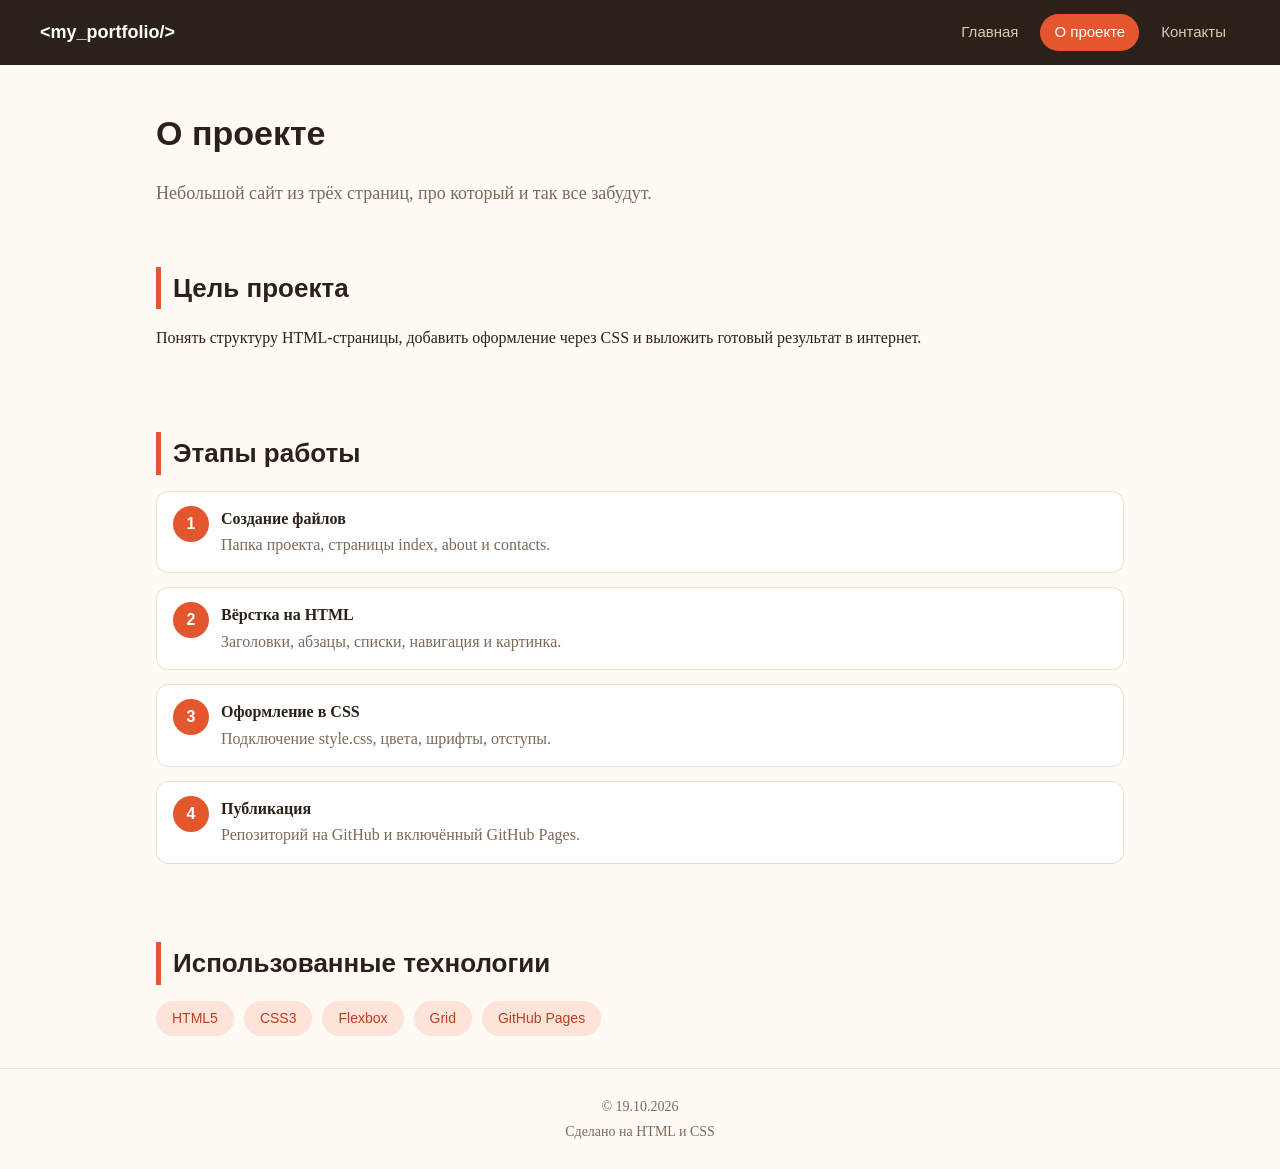
==== about.html @ d4135d11 "Add files via upload" ====
<!doctype html>
<html lang="ru">
<head>
  <meta charset="UTF-8">
  <meta name="viewport" content="width=device-width, initial-scale=1.0">
  <title>Студенческое портфолио — О проекте</title>
  <link rel="stylesheet" href="style.css">
</head>
<body>
  <header class="site-header">
    <a class="logo" href="index.html">&lt;my_portfolio/&gt;</a>
    <nav class="menu">
      <a href="index.html">Главная</a>
      <a href="about.html" class="active">О проекте</a>
      <a href="contacts.html">Контакты</a>
    </nav>
  </header>

  <main>
    <section class="page-title">
      <h1>О проекте</h1>
      <p class="lead">Небольшой сайт из трёх страниц, про который и так все забудут.</p>
    </section>

    <section class="section">
      <h2>Цель проекта</h2>
      <p>Понять структуру HTML-страницы, добавить оформление через CSS и выложить готовый результат в интернет.</p>
    </section>

    <section class="section">
      <h2>Этапы работы</h2>
      <ol class="steps">
        <li>
          <strong>Создание файлов</strong>
          <span>Папка проекта, страницы index, about и contacts.</span>
        </li>
        <li>
          <strong>Вёрстка на HTML</strong>
          <span>Заголовки, абзацы, списки, навигация и картинка.</span>
        </li>
        <li>
          <strong>Оформление в CSS</strong>
          <span>Подключение style.css, цвета, шрифты, отступы.</span>
        </li>
        <li>
          <strong>Публикация</strong>
          <span>Репозиторий на GitHub и включённый GitHub Pages.</span>
        </li>
      </ol>
    </section>

    <section class="section">
      <h2>Использованные технологии</h2>
      <ul class="tags">
        <li>HTML5</li>
        <li>CSS3</li>
        <li>Flexbox</li>
        <li>Grid</li>
        <li>GitHub Pages</li>
      </ul>
    </section>
  </main>

  <footer class="site-footer">
    <p>© 19.10.2026</p>
    <p>Сделано на HTML и CSS</p>
  </footer>
</body>
</html>
---- style.css ----
:root {
  --bg: #fffaf3;
  --text: #2b2118;
  --muted: #7a6a5b;
  --accent: #e4572e;
  --accent-dark: #b9411f;
  --card: #ffffff;
  --dark: #2b2118;
  --line: #eadfce;
}

* { box-sizing: border-box; }

body {
  margin: 0;
  font-family: Georgia, "Times New Roman", serif;
  background: var(--bg);
  color: var(--text);
  line-height: 1.65;
}

h1, h2, h3, .logo, .menu, .btn, .label, .tile-num {
  font-family: Arial, Helvetica, sans-serif;
}

a { color: var(--accent); }

/* Шапка */
.site-header {
  position: sticky;
  top: 0;
  z-index: 10;
  display: flex;
  flex-direction: column;
  align-items: center;
  gap: 8px;
  padding: 14px 20px;
  background: var(--dark);
}

.logo {
  color: #ffffff;
  font-weight: bold;
  font-size: 18px;
  text-decoration: none;
}

.menu {
  display: flex;
  gap: 8px;
  flex-wrap: wrap;
  justify-content: center;
}

.menu a {
  color: #d9cbb8;
  text-decoration: none;
  padding: 6px 14px;
  border-radius: 20px;
  font-size: 15px;
}

.menu a:hover { background: #43342a; }

.menu a.active {
  background: var(--accent);
  color: #ffffff;
}

/* Общие блоки */
main {
  max-width: 1000px;
  margin: 0 auto;
  padding: 0 16px;
}

.section { padding: 32px 0; }

.section h2 {
  margin: 0 0 16px;
  font-size: 26px;
  border-left: 5px solid var(--accent);
  padding-left: 12px;
}

.page-title { padding: 40px 0 8px; }
.page-title h1 { margin: 0 0 8px; font-size: 34px; }

.lead { font-size: 18px; color: var(--muted); }

/* Главный экран */
.hero {
  display: flex;
  flex-direction: column-reverse;
  gap: 24px;
  align-items: center;
  padding: 40px 0 16px;
}

.hero h1 { margin: 8px 0 12px; font-size: 32px; line-height: 1.2; }

.label {
  display: inline-block;
  margin: 0;
  padding: 4px 12px;
  background: #fde3d9;
  color: var(--accent-dark);
  border-radius: 20px;
  font-size: 13px;
}

.hero-photo {
  width: 220px;
  height: 220px;
  object-fit: cover;
  border-radius: 50%;
  border: 6px solid var(--card);
  box-shadow: 0 6px 20px rgba(43, 33, 24, 0.2);
}

/* Кнопки */
.buttons { display: flex; gap: 12px; flex-wrap: wrap; }

.btn {
  display: inline-block;
  padding: 10px 22px;
  border-radius: 8px;
  text-decoration: none;
  font-weight: bold;
}

.btn-main { background: var(--accent); color: #ffffff; }
.btn-main:hover { background: var(--accent-dark); }

.btn-ghost {
  border: 2px solid var(--accent);
  color: var(--accent);
}
.btn-ghost:hover { background: #fde3d9; }

/* Карточки */
.grid {
  display: grid;
  grid-template-columns: 1fr;
  gap: 16px;
}

.tile {
  background: var(--card);
  border: 1px solid var(--line);
  border-radius: 12px;
  padding: 20px;
}

.tile h3 { margin: 0 0 8px; }
.tile p { margin: 0; color: var(--muted); }

.tile-num {
  display: block;
  margin-bottom: 8px;
  color: var(--accent);
  font-weight: bold;
  font-size: 14px;
}

/* Этапы */
.steps {
  list-style: none;
  margin: 0;
  padding: 0;
  counter-reset: step;
}

.steps li {
  position: relative;
  counter-increment: step;
  margin-bottom: 14px;
  padding: 14px 16px 14px 64px;
  background: var(--card);
  border: 1px solid var(--line);
  border-radius: 12px;
}

.steps li::before {
  content: counter(step);
  position: absolute;
  left: 16px;
  top: 14px;
  width: 36px;
  height: 36px;
  line-height: 36px;
  text-align: center;
  border-radius: 50%;
  background: var(--accent);
  color: #ffffff;
  font-family: Arial, Helvetica, sans-serif;
  font-weight: bold;
}

.steps strong { display: block; }
.steps span { color: var(--muted); }

/* Теги */
.tags {
  list-style: none;
  margin: 0;
  padding: 0;
  display: flex;
  flex-wrap: wrap;
  gap: 10px;
}

.tags li {
  padding: 6px 16px;
  background: #fde3d9;
  color: var(--accent-dark);
  border-radius: 20px;
  font-family: Arial, Helvetica, sans-serif;
  font-size: 14px;
}

/* Блок-призыв */
.note {
  margin: 16px 0 32px;
  padding: 28px;
  background: var(--dark);
  color: #ffffff;
  border-radius: 16px;
}
.note h2 { border-color: var(--accent); }
.note p { color: #d9cbb8; }

/* Подвал */
.site-footer {
  text-align: center;
  padding: 24px 16px;
  border-top: 1px solid var(--line);
  color: var(--muted);
  font-size: 14px;
}
.site-footer p { margin: 2px 0; }

/* Адаптивность */
@media (min-width: 768px) {
  .site-header {
    flex-direction: row;
    justify-content: space-between;
    padding: 14px 40px;
  }

  .hero {
    flex-direction: row;
    justify-content: space-between;
    padding: 64px 0 24px;
  }

  .hero-text { max-width: 560px; }
  .hero h1 { font-size: 42px; }

  .hero-photo { width: 280px; height: 280px; }

  .grid { grid-template-columns: repeat(3, 1fr); }
}
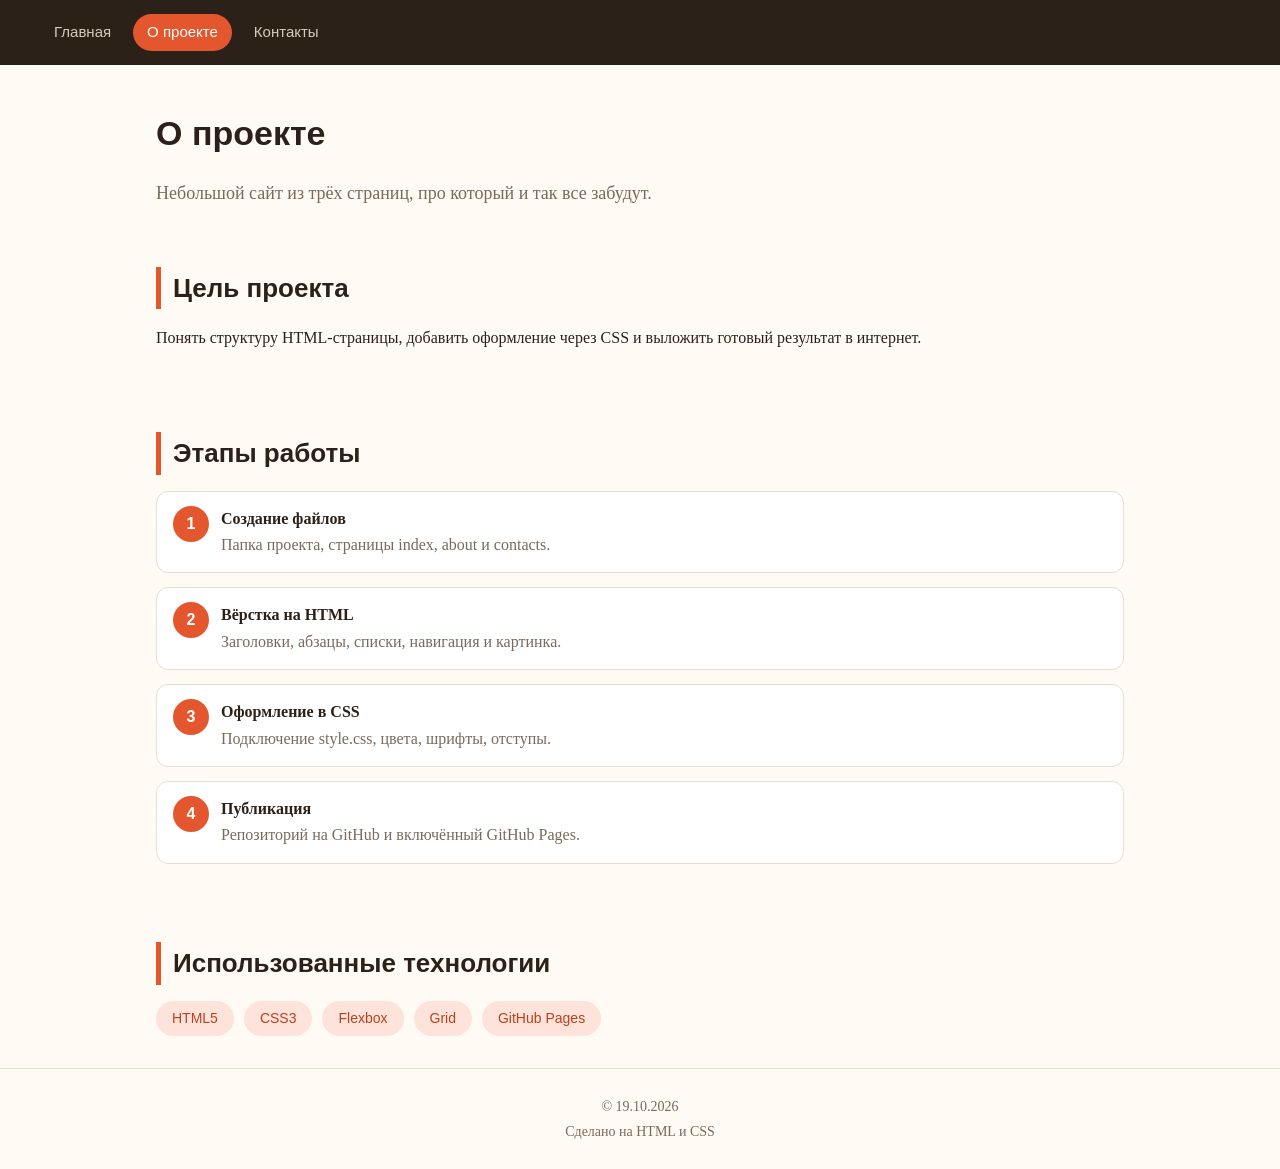
==== commit 75875389: "about.html" ====
--- a/about.html
+++ b/about.html
@@ -8,7 +8,6 @@
 </head>
 <body>
   <header class="site-header">
-    <a class="logo" href="index.html">&lt;my_portfolio/&gt;</a>
     <nav class="menu">
       <a href="index.html">Главная</a>
       <a href="about.html" class="active">О проекте</a>
@@ -66,4 +65,4 @@
     <p>Сделано на HTML и CSS</p>
   </footer>
 </body>
-</html>+</html>
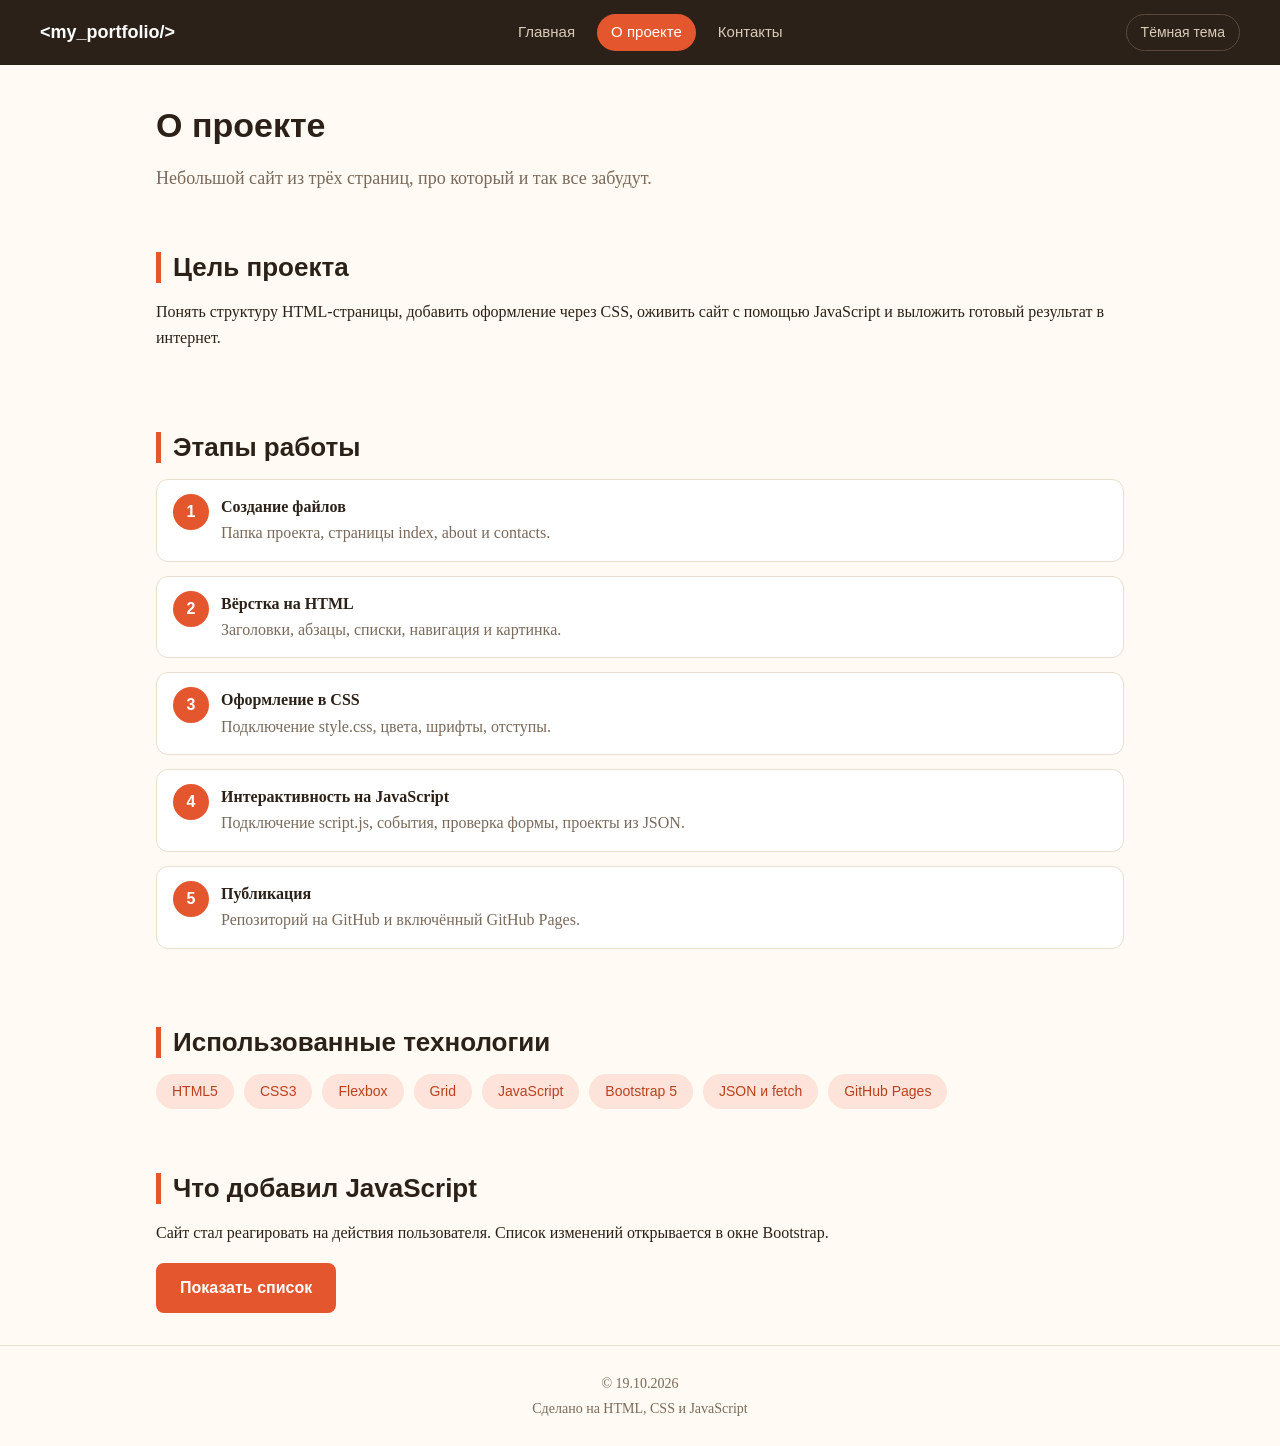
==== commit 1cc45c6d: "Add files via upload" ====
--- a/about.html
+++ b/about.html
@@ -1,68 +1,111 @@
-<!doctype html>
-<html lang="ru">
-<head>
-  <meta charset="UTF-8">
-  <meta name="viewport" content="width=device-width, initial-scale=1.0">
-  <title>Студенческое портфолио — О проекте</title>
-  <link rel="stylesheet" href="style.css">
-</head>
-<body>
-  <header class="site-header">
-    <nav class="menu">
-      <a href="index.html">Главная</a>
-      <a href="about.html" class="active">О проекте</a>
-      <a href="contacts.html">Контакты</a>
-    </nav>
-  </header>
-
-  <main>
-    <section class="page-title">
-      <h1>О проекте</h1>
-      <p class="lead">Небольшой сайт из трёх страниц, про который и так все забудут.</p>
-    </section>
-
-    <section class="section">
-      <h2>Цель проекта</h2>
-      <p>Понять структуру HTML-страницы, добавить оформление через CSS и выложить готовый результат в интернет.</p>
-    </section>
-
-    <section class="section">
-      <h2>Этапы работы</h2>
-      <ol class="steps">
-        <li>
-          <strong>Создание файлов</strong>
-          <span>Папка проекта, страницы index, about и contacts.</span>
-        </li>
-        <li>
-          <strong>Вёрстка на HTML</strong>
-          <span>Заголовки, абзацы, списки, навигация и картинка.</span>
-        </li>
-        <li>
-          <strong>Оформление в CSS</strong>
-          <span>Подключение style.css, цвета, шрифты, отступы.</span>
-        </li>
-        <li>
-          <strong>Публикация</strong>
-          <span>Репозиторий на GitHub и включённый GitHub Pages.</span>
-        </li>
-      </ol>
-    </section>
-
-    <section class="section">
-      <h2>Использованные технологии</h2>
-      <ul class="tags">
-        <li>HTML5</li>
-        <li>CSS3</li>
-        <li>Flexbox</li>
-        <li>Grid</li>
-        <li>GitHub Pages</li>
-      </ul>
-    </section>
-  </main>
-
-  <footer class="site-footer">
-    <p>© 19.10.2026</p>
-    <p>Сделано на HTML и CSS</p>
-  </footer>
-</body>
-</html>
+<!doctype html>
+<html lang="ru">
+<head>
+  <meta charset="UTF-8">
+  <meta name="viewport" content="width=device-width, initial-scale=1.0">
+  <title>Студенческое портфолио — О проекте</title>
+  <link rel="stylesheet" href="https://cdn.jsdelivr.net/npm/bootstrap@5.3.3/dist/css/bootstrap.min.css">
+  <link rel="stylesheet" href="style.css">
+  <script src="https://cdn.jsdelivr.net/npm/bootstrap@5.3.3/dist/js/bootstrap.bundle.min.js" defer></script>
+  <script src="script.js" defer></script>
+</head>
+<body>
+  <header class="site-header">
+    <a class="logo" href="index.html">&lt;my_portfolio/&gt;</a>
+    <nav class="menu">
+      <a href="index.html">Главная</a>
+      <a href="about.html" class="active">О проекте</a>
+      <a href="contacts.html">Контакты</a>
+    </nav>
+    <button class="theme-btn" id="theme" type="button">Тёмная тема</button>
+  </header>
+
+  <main>
+    <section class="page-title">
+      <h1>О проекте</h1>
+      <p class="lead">Небольшой сайт из трёх страниц, про который и так все забудут.</p>
+    </section>
+
+    <section class="section">
+      <h2>Цель проекта</h2>
+      <p>Понять структуру HTML-страницы, добавить оформление через CSS, оживить сайт с помощью JavaScript и выложить готовый результат в интернет.</p>
+    </section>
+
+    <section class="section">
+      <h2>Этапы работы</h2>
+      <ol class="steps">
+        <li>
+          <strong>Создание файлов</strong>
+          <span>Папка проекта, страницы index, about и contacts.</span>
+        </li>
+        <li>
+          <strong>Вёрстка на HTML</strong>
+          <span>Заголовки, абзацы, списки, навигация и картинка.</span>
+        </li>
+        <li>
+          <strong>Оформление в CSS</strong>
+          <span>Подключение style.css, цвета, шрифты, отступы.</span>
+        </li>
+        <li>
+          <strong>Интерактивность на JavaScript</strong>
+          <span>Подключение script.js, события, проверка формы, проекты из JSON.</span>
+        </li>
+        <li>
+          <strong>Публикация</strong>
+          <span>Репозиторий на GitHub и включённый GitHub Pages.</span>
+        </li>
+      </ol>
+    </section>
+
+    <section class="section">
+      <h2>Использованные технологии</h2>
+      <ul class="tags">
+        <li>HTML5</li>
+        <li>CSS3</li>
+        <li>Flexbox</li>
+        <li>Grid</li>
+        <li>JavaScript</li>
+        <li>Bootstrap 5</li>
+        <li>JSON и fetch</li>
+        <li>GitHub Pages</li>
+      </ul>
+    </section>
+
+    <section class="section">
+      <h2>Что добавил JavaScript</h2>
+      <p>Сайт стал реагировать на действия пользователя. Список изменений открывается в окне Bootstrap.</p>
+      <button type="button" class="btn btn-main" data-bs-toggle="modal" data-bs-target="#resultsModal">Показать список</button>
+    </section>
+  </main>
+
+  <footer class="site-footer">
+    <p>© 19.10.2026</p>
+    <p>Сделано на HTML, CSS и JavaScript</p>
+  </footer>
+
+  <!-- Компонент Bootstrap: modal -->
+  <div class="modal fade" id="resultsModal" tabindex="-1" aria-labelledby="resultsModalTitle" aria-hidden="true">
+    <div class="modal-dialog modal-dialog-centered">
+      <div class="modal-content">
+        <div class="modal-header">
+          <h2 class="modal-title fs-5" id="resultsModalTitle">Что добавлено в проект</h2>
+          <button type="button" class="btn-close" data-bs-dismiss="modal" aria-label="Закрыть"></button>
+        </div>
+        <div class="modal-body">
+          <ul>
+            <li>script.js подключён на всех страницах через defer.</li>
+            <li>Кнопка «Подробнее» на главной показывает и скрывает блок.</li>
+            <li>Форма на странице контактов проверяется без перезагрузки.</li>
+            <li>Проекты на главной загружаются из data/projects.json через fetch.</li>
+            <li>Переключатель тёмной темы запоминает выбор.</li>
+            <li>Это окно — компонент modal из Bootstrap.</li>
+          </ul>
+        </div>
+        <div class="modal-footer">
+          <button type="button" class="btn btn-main" data-bs-dismiss="modal">Понятно</button>
+        </div>
+      </div>
+    </div>
+  </div>
+</body>
+</html>
--- a/style.css
+++ b/style.css
@@ -1,263 +1,382 @@
-:root {
-  --bg: #fffaf3;
-  --text: #2b2118;
-  --muted: #7a6a5b;
-  --accent: #e4572e;
-  --accent-dark: #b9411f;
-  --card: #ffffff;
-  --dark: #2b2118;
-  --line: #eadfce;
-}
-
-* { box-sizing: border-box; }
-
-body {
-  margin: 0;
-  font-family: Georgia, "Times New Roman", serif;
-  background: var(--bg);
-  color: var(--text);
-  line-height: 1.65;
-}
-
-h1, h2, h3, .logo, .menu, .btn, .label, .tile-num {
-  font-family: Arial, Helvetica, sans-serif;
-}
-
-a { color: var(--accent); }
-
-/* Шапка */
-.site-header {
-  position: sticky;
-  top: 0;
-  z-index: 10;
-  display: flex;
-  flex-direction: column;
-  align-items: center;
-  gap: 8px;
-  padding: 14px 20px;
-  background: var(--dark);
-}
-
-.logo {
-  color: #ffffff;
-  font-weight: bold;
-  font-size: 18px;
-  text-decoration: none;
-}
-
-.menu {
-  display: flex;
-  gap: 8px;
-  flex-wrap: wrap;
-  justify-content: center;
-}
-
-.menu a {
-  color: #d9cbb8;
-  text-decoration: none;
-  padding: 6px 14px;
-  border-radius: 20px;
-  font-size: 15px;
-}
-
-.menu a:hover { background: #43342a; }
-
-.menu a.active {
-  background: var(--accent);
-  color: #ffffff;
-}
-
-/* Общие блоки */
-main {
-  max-width: 1000px;
-  margin: 0 auto;
-  padding: 0 16px;
-}
-
-.section { padding: 32px 0; }
-
-.section h2 {
-  margin: 0 0 16px;
-  font-size: 26px;
-  border-left: 5px solid var(--accent);
-  padding-left: 12px;
-}
-
-.page-title { padding: 40px 0 8px; }
-.page-title h1 { margin: 0 0 8px; font-size: 34px; }
-
-.lead { font-size: 18px; color: var(--muted); }
-
-/* Главный экран */
-.hero {
-  display: flex;
-  flex-direction: column-reverse;
-  gap: 24px;
-  align-items: center;
-  padding: 40px 0 16px;
-}
-
-.hero h1 { margin: 8px 0 12px; font-size: 32px; line-height: 1.2; }
-
-.label {
-  display: inline-block;
-  margin: 0;
-  padding: 4px 12px;
-  background: #fde3d9;
-  color: var(--accent-dark);
-  border-radius: 20px;
-  font-size: 13px;
-}
-
-.hero-photo {
-  width: 220px;
-  height: 220px;
-  object-fit: cover;
-  border-radius: 50%;
-  border: 6px solid var(--card);
-  box-shadow: 0 6px 20px rgba(43, 33, 24, 0.2);
-}
-
-/* Кнопки */
-.buttons { display: flex; gap: 12px; flex-wrap: wrap; }
-
-.btn {
-  display: inline-block;
-  padding: 10px 22px;
-  border-radius: 8px;
-  text-decoration: none;
-  font-weight: bold;
-}
-
-.btn-main { background: var(--accent); color: #ffffff; }
-.btn-main:hover { background: var(--accent-dark); }
-
-.btn-ghost {
-  border: 2px solid var(--accent);
-  color: var(--accent);
-}
-.btn-ghost:hover { background: #fde3d9; }
-
-/* Карточки */
-.grid {
-  display: grid;
-  grid-template-columns: 1fr;
-  gap: 16px;
-}
-
-.tile {
-  background: var(--card);
-  border: 1px solid var(--line);
-  border-radius: 12px;
-  padding: 20px;
-}
-
-.tile h3 { margin: 0 0 8px; }
-.tile p { margin: 0; color: var(--muted); }
-
-.tile-num {
-  display: block;
-  margin-bottom: 8px;
-  color: var(--accent);
-  font-weight: bold;
-  font-size: 14px;
-}
-
-/* Этапы */
-.steps {
-  list-style: none;
-  margin: 0;
-  padding: 0;
-  counter-reset: step;
-}
-
-.steps li {
-  position: relative;
-  counter-increment: step;
-  margin-bottom: 14px;
-  padding: 14px 16px 14px 64px;
-  background: var(--card);
-  border: 1px solid var(--line);
-  border-radius: 12px;
-}
-
-.steps li::before {
-  content: counter(step);
-  position: absolute;
-  left: 16px;
-  top: 14px;
-  width: 36px;
-  height: 36px;
-  line-height: 36px;
-  text-align: center;
-  border-radius: 50%;
-  background: var(--accent);
-  color: #ffffff;
-  font-family: Arial, Helvetica, sans-serif;
-  font-weight: bold;
-}
-
-.steps strong { display: block; }
-.steps span { color: var(--muted); }
-
-/* Теги */
-.tags {
-  list-style: none;
-  margin: 0;
-  padding: 0;
-  display: flex;
-  flex-wrap: wrap;
-  gap: 10px;
-}
-
-.tags li {
-  padding: 6px 16px;
-  background: #fde3d9;
-  color: var(--accent-dark);
-  border-radius: 20px;
-  font-family: Arial, Helvetica, sans-serif;
-  font-size: 14px;
-}
-
-/* Блок-призыв */
-.note {
-  margin: 16px 0 32px;
-  padding: 28px;
-  background: var(--dark);
-  color: #ffffff;
-  border-radius: 16px;
-}
-.note h2 { border-color: var(--accent); }
-.note p { color: #d9cbb8; }
-
-/* Подвал */
-.site-footer {
-  text-align: center;
-  padding: 24px 16px;
-  border-top: 1px solid var(--line);
-  color: var(--muted);
-  font-size: 14px;
-}
-.site-footer p { margin: 2px 0; }
-
-/* Адаптивность */
-@media (min-width: 768px) {
-  .site-header {
-    flex-direction: row;
-    justify-content: space-between;
-    padding: 14px 40px;
-  }
-
-  .hero {
-    flex-direction: row;
-    justify-content: space-between;
-    padding: 64px 0 24px;
-  }
-
-  .hero-text { max-width: 560px; }
-  .hero h1 { font-size: 42px; }
-
-  .hero-photo { width: 280px; height: 280px; }
-
-  .grid { grid-template-columns: repeat(3, 1fr); }
-}+:root {
+  --bg: #fffaf3;
+  --text: #2b2118;
+  --muted: #7a6a5b;
+  --accent: #e4572e;
+  --accent-dark: #b9411f;
+  --card: #ffffff;
+  --dark: #2b2118;
+  --line: #eadfce;
+}
+
+* { box-sizing: border-box; }
+
+body {
+  margin: 0;
+  font-family: Georgia, "Times New Roman", serif;
+  background: var(--bg);
+  color: var(--text);
+  line-height: 1.65;
+}
+
+h1, h2, h3, .logo, .menu, .btn, .label, .tile-num {
+  font-family: Arial, Helvetica, sans-serif;
+}
+
+a { color: var(--accent); }
+
+/* Шапка */
+.site-header {
+  position: sticky;
+  top: 0;
+  z-index: 10;
+  display: flex;
+  flex-direction: column;
+  align-items: center;
+  gap: 8px;
+  padding: 14px 20px;
+  background: var(--dark);
+}
+
+.logo {
+  color: #ffffff;
+  font-weight: bold;
+  font-size: 18px;
+  text-decoration: none;
+}
+
+.menu {
+  display: flex;
+  gap: 8px;
+  flex-wrap: wrap;
+  justify-content: center;
+}
+
+.menu a {
+  color: #d9cbb8;
+  text-decoration: none;
+  padding: 6px 14px;
+  border-radius: 20px;
+  font-size: 15px;
+}
+
+.menu a:hover { background: #43342a; }
+
+.menu a.active {
+  background: var(--accent);
+  color: #ffffff;
+}
+
+/* Общие блоки */
+main {
+  max-width: 1000px;
+  margin: 0 auto;
+  padding: 0 16px;
+}
+
+.section { padding: 32px 0; }
+
+.section h2 {
+  margin: 0 0 16px;
+  font-size: 26px;
+  border-left: 5px solid var(--accent);
+  padding-left: 12px;
+}
+
+.page-title { padding: 40px 0 8px; }
+.page-title h1 { margin: 0 0 8px; font-size: 34px; }
+
+.lead { font-size: 18px; font-weight: normal; color: var(--muted); }
+
+/* Главный экран */
+.hero {
+  display: flex;
+  flex-direction: column-reverse;
+  gap: 24px;
+  align-items: center;
+  padding: 40px 0 16px;
+}
+
+.hero h1 { margin: 8px 0 12px; font-size: 32px; line-height: 1.2; }
+
+.label {
+  display: inline-block;
+  margin: 0;
+  padding: 4px 12px;
+  background: #fde3d9;
+  color: var(--accent-dark);
+  border-radius: 20px;
+  font-size: 13px;
+}
+
+.hero-photo {
+  width: 220px;
+  height: 220px;
+  object-fit: cover;
+  border-radius: 50%;
+  border: 6px solid var(--card);
+  box-shadow: 0 6px 20px rgba(43, 33, 24, 0.2);
+}
+
+/* Кнопки */
+.buttons { display: flex; gap: 12px; flex-wrap: wrap; }
+
+.btn {
+  display: inline-block;
+  padding: 10px 22px;
+  border-radius: 8px;
+  text-decoration: none;
+  font-weight: bold;
+  font-size: 16px;
+  line-height: 1.65;
+  cursor: pointer;
+  /* Bootstrap тоже имеет класс .btn: управляем им через его переменные */
+  --bs-btn-border-width: 2px;
+  border: 2px solid var(--bs-btn-border-color, transparent);
+}
+
+.btn-main {
+  background: var(--accent);
+  color: #ffffff;
+  --bs-btn-color: #ffffff;
+  --bs-btn-bg: var(--accent);
+  --bs-btn-border-color: var(--accent);
+  --bs-btn-hover-color: #ffffff;
+  --bs-btn-hover-bg: var(--accent-dark);
+  --bs-btn-hover-border-color: var(--accent-dark);
+  --bs-btn-active-color: #ffffff;
+  --bs-btn-active-bg: var(--accent-dark);
+  --bs-btn-active-border-color: var(--accent-dark);
+}
+.btn-main:hover { background: var(--accent-dark); }
+
+.btn-ghost {
+  border: 2px solid var(--accent);
+  color: var(--accent);
+  --bs-btn-color: var(--accent);
+  --bs-btn-bg: transparent;
+  --bs-btn-border-color: var(--accent);
+  --bs-btn-hover-color: var(--accent-dark);
+  --bs-btn-hover-bg: #fde3d9;
+  --bs-btn-hover-border-color: var(--accent);
+  --bs-btn-active-color: var(--accent-dark);
+  --bs-btn-active-bg: #fde3d9;
+  --bs-btn-active-border-color: var(--accent);
+}
+.btn-ghost:hover { background: #fde3d9; }
+
+/* Карточки */
+.grid {
+  display: grid;
+  grid-template-columns: 1fr;
+  gap: 16px;
+}
+
+.tile {
+  background: var(--card);
+  border: 1px solid var(--line);
+  border-radius: 12px;
+  padding: 20px;
+}
+
+.tile h3 { margin: 0 0 8px; font-size: 1.17em; }
+.tile p { margin: 0; color: var(--muted); }
+
+.tile-num {
+  display: block;
+  margin-bottom: 8px;
+  color: var(--accent);
+  font-weight: bold;
+  font-size: 14px;
+}
+
+/* Этапы */
+.steps {
+  list-style: none;
+  margin: 0;
+  padding: 0;
+  counter-reset: step;
+}
+
+.steps li {
+  position: relative;
+  counter-increment: step;
+  margin-bottom: 14px;
+  padding: 14px 16px 14px 64px;
+  background: var(--card);
+  border: 1px solid var(--line);
+  border-radius: 12px;
+}
+
+.steps li::before {
+  content: counter(step);
+  position: absolute;
+  left: 16px;
+  top: 14px;
+  width: 36px;
+  height: 36px;
+  line-height: 36px;
+  text-align: center;
+  border-radius: 50%;
+  background: var(--accent);
+  color: #ffffff;
+  font-family: Arial, Helvetica, sans-serif;
+  font-weight: bold;
+}
+
+.steps strong { display: block; }
+.steps span { color: var(--muted); }
+
+/* Теги */
+.tags {
+  list-style: none;
+  margin: 0;
+  padding: 0;
+  display: flex;
+  flex-wrap: wrap;
+  gap: 10px;
+}
+
+.tags li {
+  padding: 6px 16px;
+  background: #fde3d9;
+  color: var(--accent-dark);
+  border-radius: 20px;
+  font-family: Arial, Helvetica, sans-serif;
+  font-size: 14px;
+}
+
+/* Блок-призыв */
+.note {
+  margin: 16px 0 32px;
+  padding: 28px;
+  background: var(--dark);
+  color: #ffffff;
+  border-radius: 16px;
+}
+.note h2 { border-color: var(--accent); }
+.note p { color: #d9cbb8; }
+
+/* Подвал */
+.site-footer {
+  text-align: center;
+  padding: 24px 16px;
+  border-top: 1px solid var(--line);
+  color: var(--muted);
+  font-size: 14px;
+}
+.site-footer p { margin: 2px 0; }
+
+/* Адаптивность */
+@media (min-width: 768px) {
+  .site-header {
+    flex-direction: row;
+    justify-content: space-between;
+    padding: 14px 40px;
+  }
+
+  .hero {
+    flex-direction: row;
+    justify-content: space-between;
+    padding: 64px 0 24px;
+  }
+
+  .hero-text { max-width: 560px; }
+  .hero h1 { font-size: 42px; }
+
+  .hero-photo { width: 280px; height: 280px; }
+
+  .grid { grid-template-columns: repeat(auto-fit, minmax(220px, 1fr)); }
+}
+/* ===== Добавлено для задания по JavaScript ===== */
+
+/* Bootstrap подключён раньше этого файла: возвращаем свои отступы и жирность */
+h1, h2, h3 { font-weight: bold; }
+p { margin: 1em 0; }
+
+/* Кнопка переключения темы в шапке */
+.theme-btn {
+  padding: 6px 14px;
+  background: transparent;
+  color: #d9cbb8;
+  border: 1px solid #5a493c;
+  border-radius: 20px;
+  font-family: Arial, Helvetica, sans-serif;
+  font-size: 14px;
+  cursor: pointer;
+}
+.theme-btn:hover { background: #43342a; }
+
+/* Карточки проектов, которые рисует script.js */
+.tile .tile-tech {
+  margin-top: 10px;
+  color: var(--accent);
+  font-family: Arial, Helvetica, sans-serif;
+  font-size: 13px;
+}
+
+.tile-link {
+  display: inline-block;
+  margin-top: 12px;
+  font-family: Arial, Helvetica, sans-serif;
+  font-weight: bold;
+  text-decoration: none;
+}
+.tile-link:hover { text-decoration: underline; }
+
+/* Форма обратной связи */
+.contact-form { max-width: 640px; }
+
+.form-label {
+  font-family: Arial, Helvetica, sans-serif;
+  font-size: 14px;
+  font-weight: bold;
+}
+
+.form-control {
+  background-color: var(--card);
+  color: var(--text);
+  border: 1px solid var(--line);
+  border-radius: 8px;
+  font-family: Georgia, "Times New Roman", serif;
+}
+
+.form-control:focus {
+  background-color: var(--card);
+  color: var(--text);
+  border-color: var(--accent);
+  box-shadow: 0 0 0 3px rgba(228, 87, 46, 0.2);
+}
+
+#formMessage {
+  min-height: 1.65em;
+  font-family: Arial, Helvetica, sans-serif;
+}
+
+/* Модальное окно Bootstrap в цветах сайта */
+.modal-content {
+  background: var(--card);
+  color: var(--text);
+  border: 1px solid var(--line);
+  border-radius: 16px;
+}
+.modal-header, .modal-footer { border-color: var(--line); }
+.modal-title { font-family: Arial, Helvetica, sans-serif; }
+
+/* Тёмная тема: меняем только переменные */
+body.dark-theme {
+  --bg: #1c1511;
+  --text: #f2e8da;
+  --muted: #b8a794;
+  --card: #2a2019;
+  --dark: #120d0a;
+  --line: #43342a;
+}
+
+body.dark-theme .label,
+body.dark-theme .tags li {
+  background: #4a2a1e;
+  color: #ffb199;
+}
+
+body.dark-theme .btn-close { filter: invert(1) grayscale(100%) brightness(200%); }
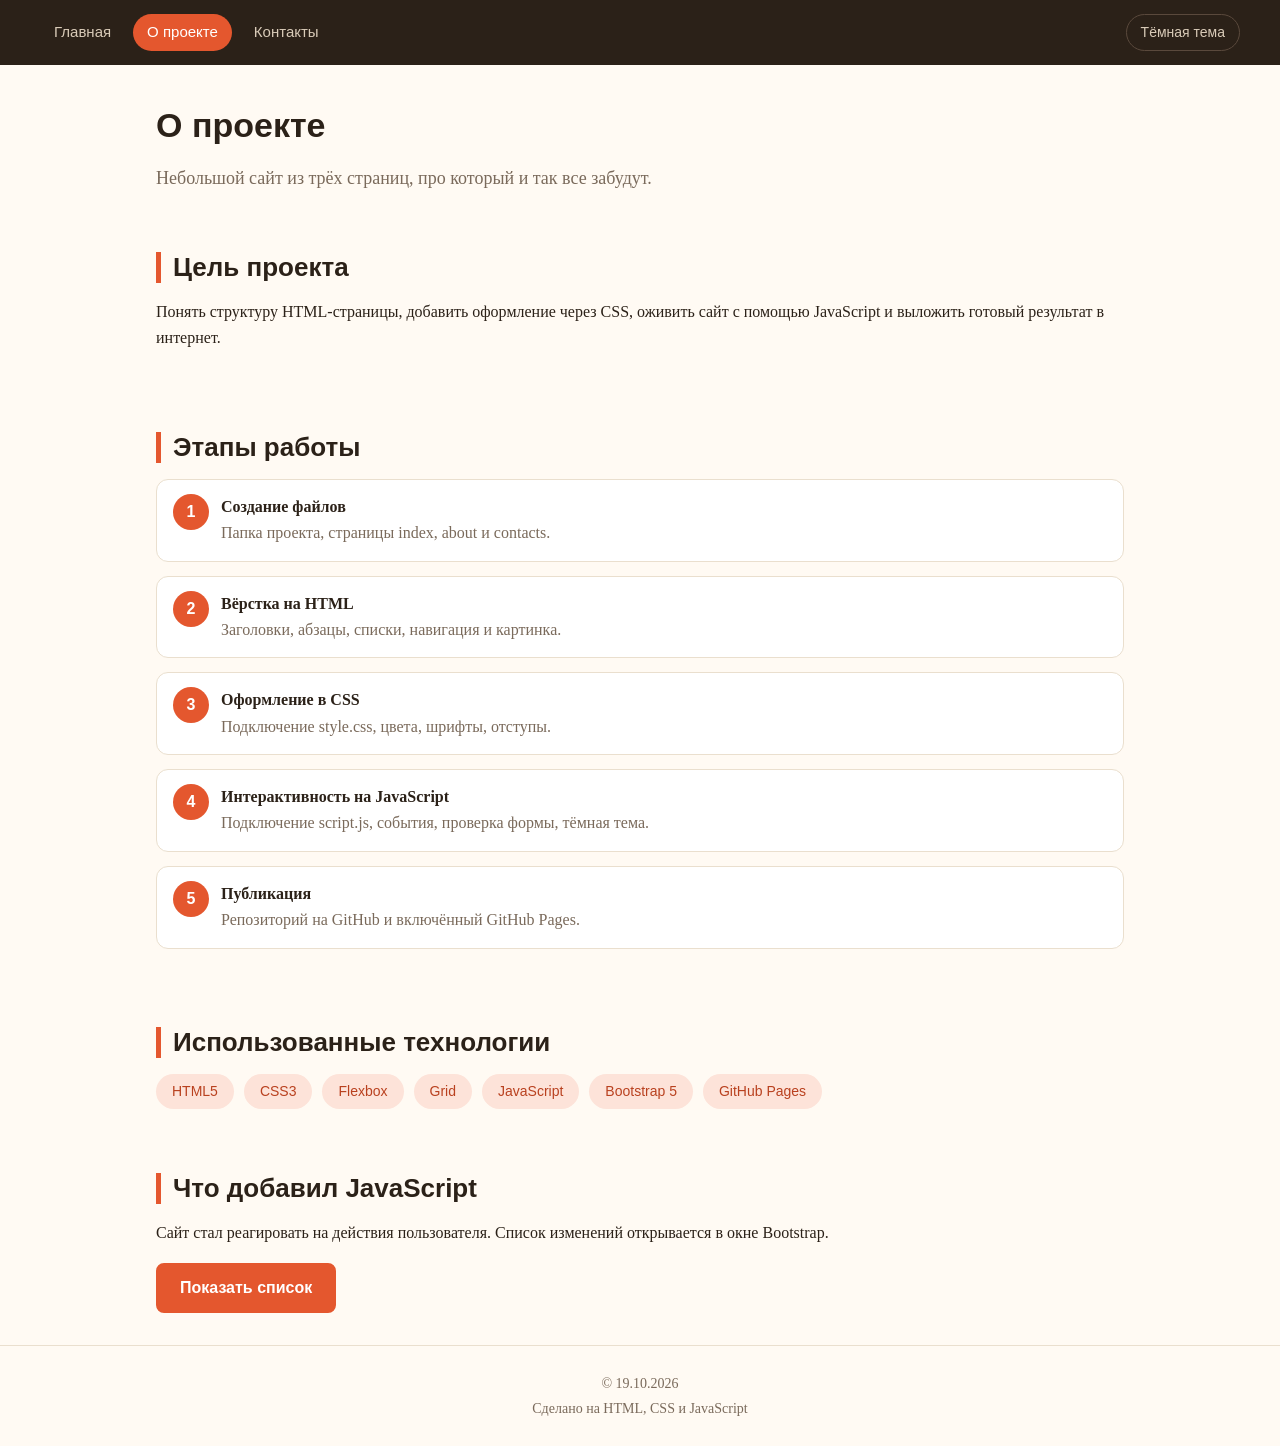
==== commit bb993f49: "Add files via upload" ====
--- a/about.html
+++ b/about.html
@@ -11,7 +11,6 @@
 </head>
 <body>
   <header class="site-header">
-    <a class="logo" href="index.html">&lt;my_portfolio/&gt;</a>
     <nav class="menu">
       <a href="index.html">Главная</a>
       <a href="about.html" class="active">О проекте</a>
@@ -48,7 +47,7 @@
         </li>
         <li>
           <strong>Интерактивность на JavaScript</strong>
-          <span>Подключение script.js, события, проверка формы, проекты из JSON.</span>
+          <span>Подключение script.js, события, проверка формы, тёмная тема.</span>
         </li>
         <li>
           <strong>Публикация</strong>
@@ -66,7 +65,6 @@
         <li>Grid</li>
         <li>JavaScript</li>
         <li>Bootstrap 5</li>
-        <li>JSON и fetch</li>
         <li>GitHub Pages</li>
       </ul>
     </section>
@@ -96,7 +94,6 @@
             <li>script.js подключён на всех страницах через defer.</li>
             <li>Кнопка «Подробнее» на главной показывает и скрывает блок.</li>
             <li>Форма на странице контактов проверяется без перезагрузки.</li>
-            <li>Проекты на главной загружаются из data/projects.json через fetch.</li>
             <li>Переключатель тёмной темы запоминает выбор.</li>
             <li>Это окно — компонент modal из Bootstrap.</li>
           </ul>
